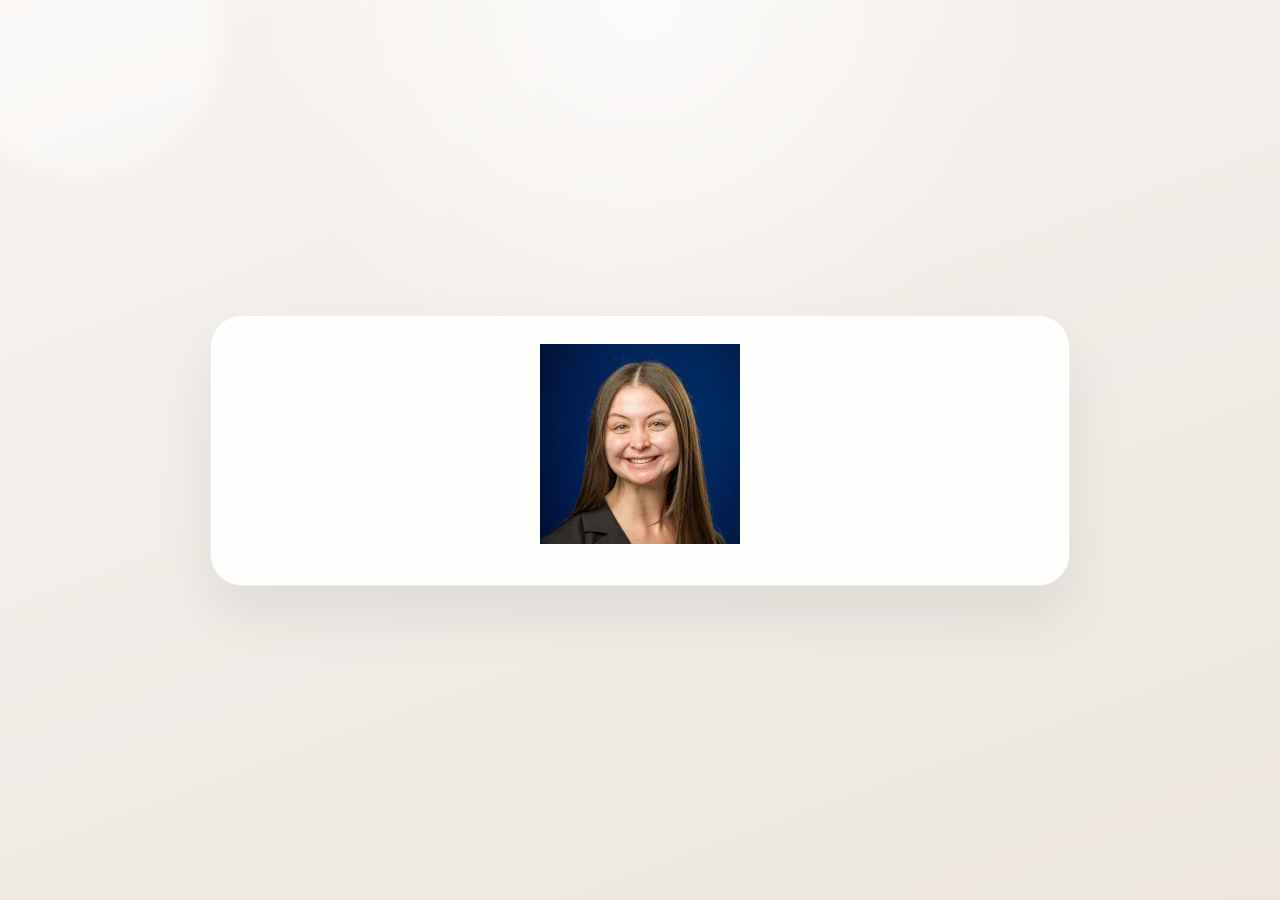
==== index.html @ 20e49d8c "hamnah" ====
<!DOCTYPE html>
<html lang="en">
  <head>
    <meta charset="UTF-8" />
    <meta name="viewport" content="width=device-width, initial-scale=1.0" />
    <title>Countdown | Hannah & Jacob</title>
    <link rel="preconnect" href="https://fonts.googleapis.com" />
    <link rel="preconnect" href="https://fonts.gstatic.com" crossorigin />
    <link
      href="https://fonts.googleapis.com/css2?family=Cormorant+Garamond:wght@400;500;600&family=Manrope:wght@400;500;600;700&display=swap"
      rel="stylesheet"
    />
    <link rel="stylesheet" href="./styles.css" />
  </head>
  <body>
    <main class="page-shell">
      <section class="hero-card">
        <img src="./hamnah.jpg">
       </section>
    </main>

    <script src="./countdown.js"></script>
  </body>
</html>
---- styles.css ----
:root {
  --bg-top: #f7f3ef;
  --bg-bottom: #ece6df;
  --card: rgba(255, 255, 255, 0.92);
  --card-border: rgba(38, 38, 38, 0.08);
  --accent: #1c1c1c;
  --accent-dark: #000000;
  --shadow: 0 28px 60px rgba(0, 0, 0, 0.08);
}

* {
  box-sizing: border-box;
}

body {
  margin: 0;
  min-height: 100vh;
  font-family: "Manrope", sans-serif;
  background:
    radial-gradient(circle at top, rgba(255, 255, 255, 0.75), transparent 36%),
    linear-gradient(160deg, var(--bg-top), var(--bg-bottom));
}

body::before,
body::after {
  content: "";
  position: fixed;
  border-radius: 50%;
  pointer-events: none;
  filter: blur(10px);
}

body::before {
  top: -7rem;
  left: -4rem;
  width: 18rem;
  height: 18rem;
  background: rgba(255, 255, 255, 0.45);
}
/* 
body::after {
  right: -5rem;
  bottom: -6rem;
  width: 20rem;
  height: 20rem;
  background: rgba(194, 132, 95, 0.18);
} */

.page-shell {
  min-height: 100vh;
  display: grid;
  place-items: center;
  padding: 24px;
}

.hero-card {
  width: min(100%, 860px);
  padding: 28px 28px 36px;
  text-align: center;
  background: var(--card);
  border: 1px solid var(--card-border);
  border-radius: 32px;
  box-shadow: var(--shadow);
  backdrop-filter: blur(14px);
  animation: rise 700ms ease-out both;
}

.save-the-date-image {
  display: block;
  width: 100%;
  height: auto;
  border-radius: 20px;
}

.countdown-eyebrow {
  margin: 8px 0 0;
  font-size: 0.78rem;
  font-weight: 600;
  letter-spacing: 0.22em;
  text-transform: uppercase;
  color: rgba(28, 28, 28, 0.52);
}

.countdown-names {
  margin: 10px 0 0;
  font-family: "Cormorant Garamond", serif;
  font-size: clamp(2.4rem, 7vw, 4.2rem);
  font-weight: 500;
  line-height: 1.05;
  color: var(--accent);
}

.countdown-date {
  margin: 12px 0 0;
  font-size: 0.98rem;
  font-weight: 500;
  letter-spacing: 0.04em;
  color: rgba(28, 28, 28, 0.62);
}

.countdown {
  display: grid;
  grid-template-columns: repeat(4, minmax(0, 1fr));
  gap: 12px;
  margin-top: 32px;
}

.countdown-unit {
  padding: 20px 8px 16px;
  background: rgba(255, 255, 255, 0.72);
  border: 1px solid var(--card-border);
  border-radius: 20px;
}

.countdown-value {
  display: block;
  font-family: "Cormorant Garamond", serif;
  font-size: clamp(2rem, 6vw, 3.4rem);
  font-weight: 500;
  line-height: 1;
  color: var(--accent);
}

.countdown-label {
  display: block;
  margin-top: 10px;
  font-size: 0.7rem;
  font-weight: 600;
  letter-spacing: 0.14em;
  text-transform: uppercase;
  color: rgba(28, 28, 28, 0.5);
}

.countdown-arrived {
  margin: 32px 0 0;
  font-family: "Cormorant Garamond", serif;
  font-size: clamp(1.6rem, 4vw, 2.2rem);
  font-weight: 500;
  color: var(--accent);
}

.actions {
  display: flex;
  flex-wrap: wrap;
  justify-content: center;
  gap: 14px;
  position: absolute;
  left: calc(50% - 250px);
  bottom: 378px;
}

.actions-2 {
  display: flex;
  flex-wrap: wrap;
  justify-content: center;
  gap: 14px;
  position: absolute;
  left: calc(50% - 100px);
  bottom: 200px;
}

.button {
  display: inline-flex;
  align-items: center;
  justify-content: center;
  gap: 12px;
  min-width: 240px;
  min-height: 58px;
  padding: 16px 24px;
  border-radius: 999px;
  text-decoration: none;
  font-weight: 700;
  transition:
    transform 180ms ease,
    box-shadow 180ms ease,
    background-color 180ms ease,
    color 180ms ease,
    border-color 180ms ease;
}

.button-icon {
  width: 18px;
  height: 18px;
  flex: 0 0 auto;
}

.button:hover {
  transform: translateY(-2px);
}

.button-primary {
  background: var(--accent);
  color: #ffffff;
  box-shadow: 0 14px 26px rgba(0, 0, 0, 0.14);
}

.button-primary:hover {
  background: var(--accent-dark);
}

.button-secondary {
  color: var(--accent-dark);
  background: rgba(255, 255, 255, 0.84);
  border: 1px solid rgba(0, 0, 0, 0.12);
}

.button-secondary:hover {
  border-color: rgba(0, 0, 0, 0.24);
  box-shadow: 0 14px 26px rgba(0, 0, 0, 0.08);
}

@keyframes rise {
  from {
    opacity: 0;
    transform: translateY(24px);
  }

  to {
    opacity: 1;
    transform: translateY(0);
  }
}

@media (max-width: 640px) {
  .hero-card {
    padding: 18px 18px 28px;
    border-radius: 24px;
  }

  .countdown {
    gap: 8px;
    margin-top: 24px;
  }

  .countdown-unit {
    padding: 14px 4px 12px;
    border-radius: 16px;
  }

  .button {
    width: 100%;
    min-width: 0;
  }
}
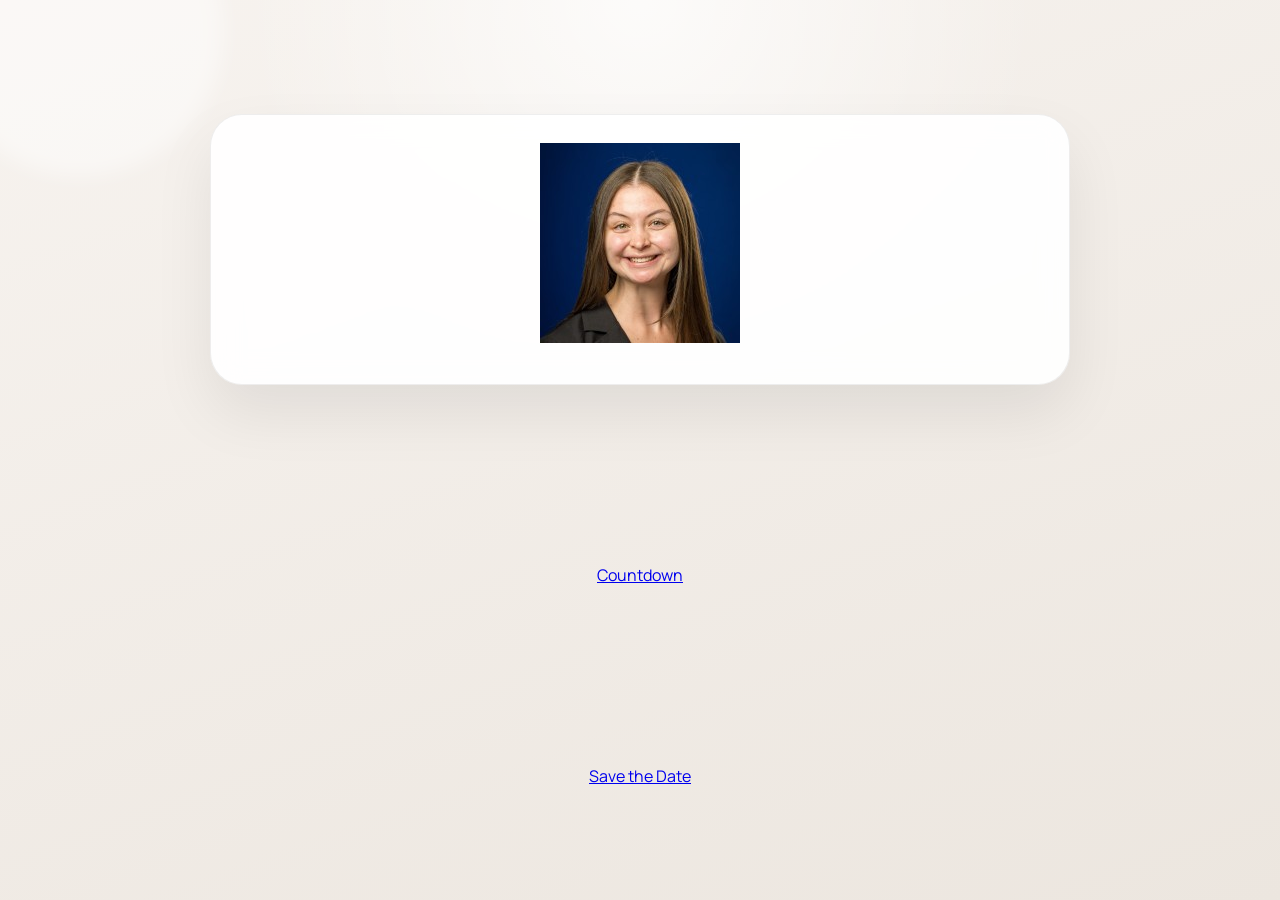
==== commit 01646c0c: "t" ====
--- a/index.html
+++ b/index.html
@@ -17,6 +17,8 @@
       <section class="hero-card">
         <img src="./hamnah.jpg">
        </section>
+       <a href="./countdown/">Countdown</a>
+       <a href="./save-the-date/">Save the Date</a>
     </main>
 
     <script src="./countdown.js"></script>
--- a/styles.css
+++ b/styles.css
@@ -65,11 +65,33 @@
   animation: rise 700ms ease-out both;
 }
 
+.home-link {
+  display: inline-block;
+  margin: 0 0 16px;
+  font-size: 0.78rem;
+  font-weight: 600;
+  letter-spacing: 0.18em;
+  text-transform: uppercase;
+  text-decoration: none;
+  color: rgba(28, 28, 28, 0.52);
+}
+
+.home-link:hover {
+  color: var(--accent);
+}
+
+.invite-art {
+  overflow: hidden;
+  width: 100%;
+  /* Crop the invitation just after the date so buttons can sit in normal flow. */
+  aspect-ratio: 1250 / 1500;
+  border-radius: 20px;
+}
+
 .save-the-date-image {
   display: block;
   width: 100%;
   height: auto;
-  border-radius: 20px;
 }
 
 .countdown-eyebrow {
@@ -144,19 +166,20 @@
   flex-wrap: wrap;
   justify-content: center;
   gap: 14px;
-  position: absolute;
-  left: calc(50% - 250px);
-  bottom: 378px;
-}
-
-.actions-2 {
-  display: flex;
-  flex-wrap: wrap;
-  justify-content: center;
-  gap: 14px;
-  position: absolute;
-  left: calc(50% - 100px);
-  bottom: 200px;
+  margin-top: 28px;
+}
+
+.invite-follow {
+  margin: 28px 0 0;
+  font-family: "Cormorant Garamond", serif;
+  font-size: clamp(1.2rem, 3.2vw, 1.7rem);
+  font-weight: 400;
+  letter-spacing: 0.03em;
+  color: var(--accent);
+}
+
+.actions-find {
+  margin-top: 22px;
 }
 
 .button {
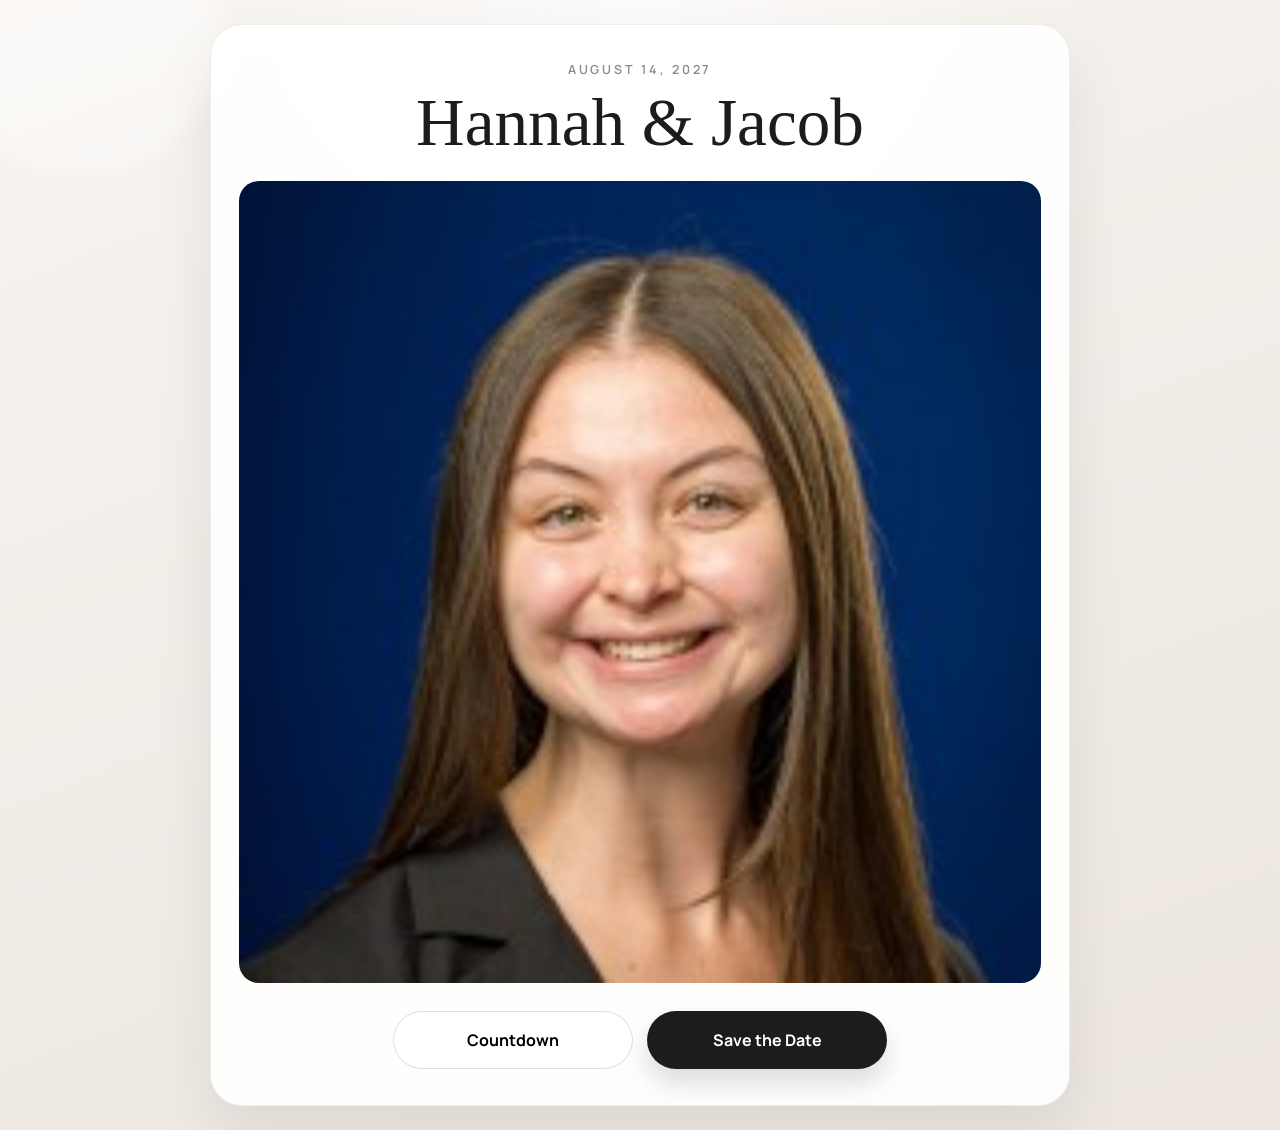
==== commit d216037c: "new stuff" ====
--- a/index.html
+++ b/index.html
@@ -3,7 +3,7 @@
   <head>
     <meta charset="UTF-8" />
     <meta name="viewport" content="width=device-width, initial-scale=1.0" />
-    <title>Countdown | Hannah & Jacob</title>
+    <title>Hannah & Jacob</title>
     <link rel="preconnect" href="https://fonts.googleapis.com" />
     <link rel="preconnect" href="https://fonts.gstatic.com" crossorigin />
     <link
@@ -15,12 +15,18 @@
   <body>
     <main class="page-shell">
       <section class="hero-card">
-        <img src="./hamnah.jpg">
-       </section>
-       <a href="./countdown/">Countdown</a>
-       <a href="./save-the-date/">Save the Date</a>
+        <p class="countdown-eyebrow">August 14, 2027</p>
+        <h1 class="countdown-names">Hannah &amp; Jacob</h1>
+        <img
+          class="home-photo"
+          src="./hamnah.jpg"
+          alt="Hannah Forrestal and Jacob Tener"
+        />
+        <div class="actions">
+          <a class="button button-secondary" href="./countdown/">Countdown</a>
+          <a class="button button-primary" href="./save-the-date/">Save the Date</a>
+        </div>
+      </section>
     </main>
-
-    <script src="./countdown.js"></script>
   </body>
 </html>
--- a/styles.css
+++ b/styles.css
@@ -65,19 +65,39 @@
   animation: rise 700ms ease-out both;
 }
 
+.site-nav {
+  display: flex;
+  flex-wrap: wrap;
+  justify-content: center;
+  gap: 8px 20px;
+  margin: 0 0 18px;
+}
+
+.nav-link,
 .home-link {
-  display: inline-block;
-  margin: 0 0 16px;
+  display: inline-flex;
+  align-items: center;
+  gap: 8px;
+  margin: 0;
   font-size: 0.78rem;
   font-weight: 600;
-  letter-spacing: 0.18em;
+  letter-spacing: 0.16em;
   text-transform: uppercase;
   text-decoration: none;
   color: rgba(28, 28, 28, 0.52);
 }
 
+.nav-link:hover,
 .home-link:hover {
   color: var(--accent);
+}
+
+.home-photo {
+  display: block;
+  width: 100%;
+  height: auto;
+  margin-top: 22px;
+  border-radius: 20px;
 }
 
 .invite-art {
@@ -178,8 +198,266 @@
   color: var(--accent);
 }
 
-.actions-find {
-  margin-top: 22px;
+.address-cta {
+  margin-top: 24px;
+  padding: 24px 20px 22px;
+  border: 1px solid rgba(0, 0, 0, 0.12);
+  border-radius: 24px;
+  background: rgba(255, 255, 255, 0.72);
+  box-shadow: 0 16px 32px rgba(0, 0, 0, 0.06);
+}
+
+.address-cta-kicker {
+  margin: 0;
+  font-size: 0.74rem;
+  font-weight: 700;
+  letter-spacing: 0.18em;
+  text-transform: uppercase;
+  color: rgba(28, 28, 28, 0.52);
+}
+
+.address-cta-title {
+  margin: 8px 0 0;
+  font-family: "Cormorant Garamond", serif;
+  font-size: clamp(1.7rem, 4vw, 2.2rem);
+  font-weight: 500;
+  line-height: 1.15;
+  color: var(--accent);
+}
+
+.address-cta-copy {
+  margin: 10px auto 0;
+  max-width: 34em;
+  font-size: 0.98rem;
+  line-height: 1.55;
+  color: rgba(28, 28, 28, 0.62);
+}
+
+.address-cta-button {
+  width: 100%;
+  max-width: 420px;
+  margin-top: 18px;
+  animation: cta-pulse 2.4s ease-in-out infinite;
+}
+
+@keyframes cta-pulse {
+  0%,
+  100% {
+    box-shadow: 0 14px 26px rgba(0, 0, 0, 0.14);
+  }
+
+  50% {
+    box-shadow: 0 18px 34px rgba(0, 0, 0, 0.22);
+    transform: translateY(-1px);
+  }
+}
+
+@media (prefers-reduced-motion: reduce) {
+  .address-cta-button {
+    animation: none;
+  }
+}
+
+.page-shell-form {
+  place-items: start center;
+  padding-top: 36px;
+  padding-bottom: 48px;
+}
+
+.hero-card-form {
+  width: min(100%, 580px);
+}
+
+.form-title {
+  margin: 10px 0 0;
+  font-family: "Cormorant Garamond", serif;
+  font-size: clamp(2.1rem, 6vw, 3.2rem);
+  font-weight: 500;
+  line-height: 1.1;
+  color: var(--accent);
+}
+
+.form-intro {
+  margin: 12px 0 0;
+  font-size: 0.98rem;
+  line-height: 1.55;
+  color: rgba(28, 28, 28, 0.62);
+}
+
+.address-form {
+  display: grid;
+  gap: 16px;
+  margin-top: 28px;
+}
+
+.lookup-row {
+  display: grid;
+  grid-template-columns: minmax(0, 1fr) auto;
+  gap: 10px;
+  align-items: end;
+}
+
+.lookup-button {
+  width: auto;
+  min-width: 120px;
+  min-height: 52px;
+}
+
+.lookup-status,
+.party-summary,
+.choice-heading {
+  margin: 0;
+  text-align: left;
+  font-size: 0.95rem;
+  line-height: 1.5;
+  color: rgba(28, 28, 28, 0.62);
+}
+
+.party-heading {
+  margin: 8px 0 0;
+  font-family: "Cormorant Garamond", serif;
+  font-size: clamp(1.4rem, 4vw, 1.85rem);
+  font-weight: 500;
+  color: var(--accent);
+  text-align: left;
+}
+
+.choice-list,
+.party-details {
+  display: grid;
+  gap: 10px;
+}
+
+.choice-list[hidden],
+.party-details[hidden],
+#address-section[hidden] {
+  display: none;
+}
+
+.choice-card {
+  display: flex;
+  align-items: center;
+  gap: 12px;
+  padding: 14px 16px;
+  border: 1px solid rgba(0, 0, 0, 0.12);
+  border-radius: 16px;
+  background: rgba(255, 255, 255, 0.88);
+  text-align: left;
+  cursor: pointer;
+}
+
+.choice-card input {
+  width: 18px;
+  height: 18px;
+  flex: 0 0 auto;
+  accent-color: var(--accent);
+}
+
+.invite-list {
+  margin: 0;
+  padding: 16px 18px 16px 2.1rem;
+  border: 1px solid rgba(0, 0, 0, 0.12);
+  border-radius: 16px;
+  background: rgba(255, 255, 255, 0.88);
+  text-align: left;
+}
+
+.invite-list li {
+  margin: 0.35em 0;
+  font-size: 1.02rem;
+  font-weight: 600;
+  color: var(--accent);
+}
+
+.search-again {
+  justify-self: start;
+  padding: 0;
+  border: none;
+  background: none;
+  font: inherit;
+  font-size: 0.88rem;
+  font-weight: 600;
+  color: rgba(28, 28, 28, 0.55);
+  cursor: pointer;
+  text-decoration: underline;
+  text-underline-offset: 3px;
+}
+
+.search-again:hover {
+  color: var(--accent);
+}
+
+.field {
+  display: grid;
+  gap: 8px;
+  text-align: left;
+}
+
+.field-row {
+  display: grid;
+  grid-template-columns: minmax(0, 1.4fr) minmax(0, 1fr) minmax(0, 0.9fr);
+  gap: 12px;
+}
+
+.field-label {
+  font-size: 0.72rem;
+  font-weight: 600;
+  letter-spacing: 0.1em;
+  text-transform: uppercase;
+  color: rgba(28, 28, 28, 0.52);
+}
+
+.field-input,
+.field-textarea {
+  width: 100%;
+  min-height: 52px;
+  padding: 14px 16px;
+  border: 1px solid rgba(0, 0, 0, 0.12);
+  border-radius: 16px;
+  background: rgba(255, 255, 255, 0.88);
+  color: var(--accent);
+  font-family: inherit;
+  font-size: 1rem;
+}
+
+.field-textarea {
+  min-height: 96px;
+  resize: vertical;
+}
+
+.field-input:focus,
+.field-textarea:focus {
+  outline: 2px solid var(--accent);
+  outline-offset: 1px;
+}
+
+.honeypot {
+  position: absolute;
+  width: 1px;
+  height: 1px;
+  overflow: hidden;
+  clip: rect(0, 0, 0, 0);
+}
+
+.form-error {
+  margin: 0;
+  font-size: 0.92rem;
+  font-weight: 600;
+  color: #8a2b2b;
+}
+
+.form-success .actions {
+  justify-content: center;
+}
+
+.address-form .button {
+  width: 100%;
+  margin-top: 4px;
+}
+
+.address-form .lookup-button {
+  width: auto;
+  margin-top: 0;
 }
 
 .button {
@@ -190,9 +468,13 @@
   min-width: 240px;
   min-height: 58px;
   padding: 16px 24px;
+  border: none;
   border-radius: 999px;
   text-decoration: none;
+  font-family: inherit;
+  font-size: 1rem;
   font-weight: 700;
+  cursor: pointer;
   transition:
     transform 180ms ease,
     box-shadow 180ms ease,
@@ -201,6 +483,13 @@
     border-color 180ms ease;
 }
 
+.button:disabled,
+.button:disabled:hover {
+  opacity: 0.65;
+  cursor: wait;
+  transform: none;
+}
+
 .button-icon {
   width: 18px;
   height: 18px;
@@ -264,4 +553,13 @@
     width: 100%;
     min-width: 0;
   }
-}
+
+  .field-row,
+  .lookup-row {
+    grid-template-columns: 1fr;
+  }
+
+  .address-form .lookup-button {
+    width: 100%;
+  }
+}
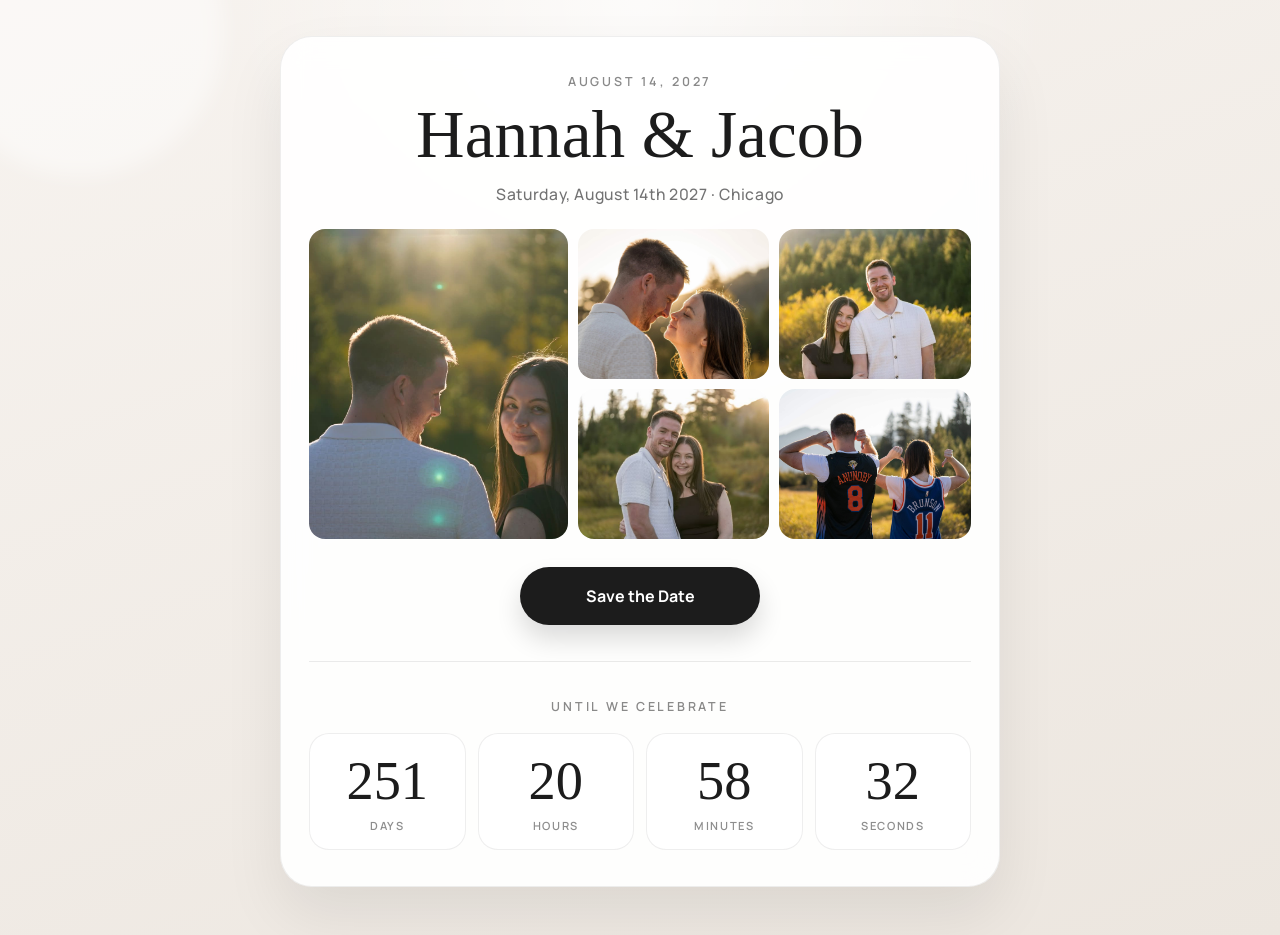
==== commit b219431f: "changes" ====
--- a/index.html
+++ b/index.html
@@ -13,20 +13,56 @@
     <link rel="stylesheet" href="./styles.css" />
   </head>
   <body>
-    <main class="page-shell">
-      <section class="hero-card">
+    <main class="page-shell page-shell-home">
+      <section class="hero-card home-card">
         <p class="countdown-eyebrow">August 14, 2027</p>
         <h1 class="countdown-names">Hannah &amp; Jacob</h1>
-        <img
-          class="home-photo"
-          src="./hamnah.jpg"
-          alt="Hannah Forrestal and Jacob Tener"
-        />
+        <p class="countdown-date">Saturday, August 14th 2027 &middot; Chicago</p>
+
+        <div class="photo-collage" aria-label="Photo collage of Hannah and Jacob">
+          <img class="collage-hero" src="./photos/1.jpg" alt="Hannah and Jacob" />
+          <img src="./photos/2.jpg" alt="" />
+          <img src="./photos/3.jpg" alt="" />
+          <img src="./photos/4.jpg" alt="" />
+          <img src="./photos/5.jpg" alt="" />
+        </div>
+
         <div class="actions">
-          <a class="button button-secondary" href="./countdown/">Countdown</a>
           <a class="button button-primary" href="./save-the-date/">Save the Date</a>
         </div>
+
+        <section class="home-countdown" id="countdown-section" aria-label="Countdown">
+          <p class="countdown-eyebrow">Until we celebrate</p>
+          <div
+            id="countdown"
+            class="countdown"
+            role="timer"
+            aria-label="Time remaining until August 14, 2027"
+          >
+            <div class="countdown-unit">
+              <span class="countdown-value" data-unit="days">0</span>
+              <span class="countdown-label">Days</span>
+            </div>
+            <div class="countdown-unit">
+              <span class="countdown-value" data-unit="hours">00</span>
+              <span class="countdown-label">Hours</span>
+            </div>
+            <div class="countdown-unit">
+              <span class="countdown-value" data-unit="minutes">00</span>
+              <span class="countdown-label">Minutes</span>
+            </div>
+            <div class="countdown-unit">
+              <span class="countdown-value" data-unit="seconds">00</span>
+              <span class="countdown-label">Seconds</span>
+            </div>
+          </div>
+          <p id="countdown-arrived" class="countdown-arrived" hidden>
+            The day is here.
+          </p>
+        </section>
       </section>
     </main>
+
+    <script src="./countdown/countdown.js"></script>
   </body>
 </html>
--- a/styles.css
+++ b/styles.css
@@ -92,19 +92,68 @@
   color: var(--accent);
 }
 
-.home-photo {
+.page-shell-home {
+  place-items: start center;
+  padding-top: 36px;
+  padding-bottom: 48px;
+}
+
+.home-card {
+  width: min(100%, 720px);
+}
+
+.photo-collage {
+  display: grid;
+  grid-template-columns: 1.35fr 1fr 1fr;
+  grid-template-rows: 150px 150px;
+  gap: 10px;
+  margin-top: 24px;
+}
+
+.photo-collage img {
   display: block;
   width: 100%;
-  height: auto;
-  margin-top: 22px;
-  border-radius: 20px;
+  height: 100%;
+  object-fit: cover;
+  border-radius: 16px;
+}
+
+.collage-hero {
+  grid-row: 1 / span 2;
+  object-position: center 18%;
+}
+
+.photo-collage img:nth-child(2) {
+  object-position: 20% 30%;
+}
+
+.photo-collage img:nth-child(3) {
+  object-position: 80% 40%;
+}
+
+.photo-collage img:nth-child(4) {
+  object-position: 40% 70%;
+}
+
+.photo-collage img:nth-child(5) {
+  object-position: 70% 80%;
+}
+
+.home-countdown {
+  margin-top: 36px;
+  padding-top: 28px;
+  border-top: 1px solid rgba(0, 0, 0, 0.08);
+}
+
+.home-countdown .countdown {
+  margin-top: 18px;
 }
 
 .invite-art {
   overflow: hidden;
   width: 100%;
-  /* Crop the invitation just after the date so buttons can sit in normal flow. */
-  aspect-ratio: 1250 / 1500;
+  /* Crop just below the date so calendar buttons sit in that space. */
+  aspect-ratio: 1500 / 1290;
   border-radius: 20px;
 }
 
@@ -112,6 +161,10 @@
   display: block;
   width: 100%;
   height: auto;
+}
+
+.actions-calendar {
+  margin-top: 18px;
 }
 
 .countdown-eyebrow {
@@ -512,8 +565,8 @@
 
 .button-secondary {
   color: var(--accent-dark);
-  background: rgba(255, 255, 255, 0.84);
-  border: 1px solid rgba(0, 0, 0, 0.12);
+  background: #ffffff;
+  border: 2px solid rgba(0, 0, 0, 0.78);
 }
 
 .button-secondary:hover {
@@ -539,6 +592,16 @@
     border-radius: 24px;
   }
 
+  .photo-collage {
+    grid-template-columns: 1.2fr 1fr;
+    grid-template-rows: 140px 120px 120px;
+  }
+
+  .collage-hero {
+    grid-row: 1;
+    grid-column: 1 / span 2;
+  }
+
   .countdown {
     gap: 8px;
     margin-top: 24px;
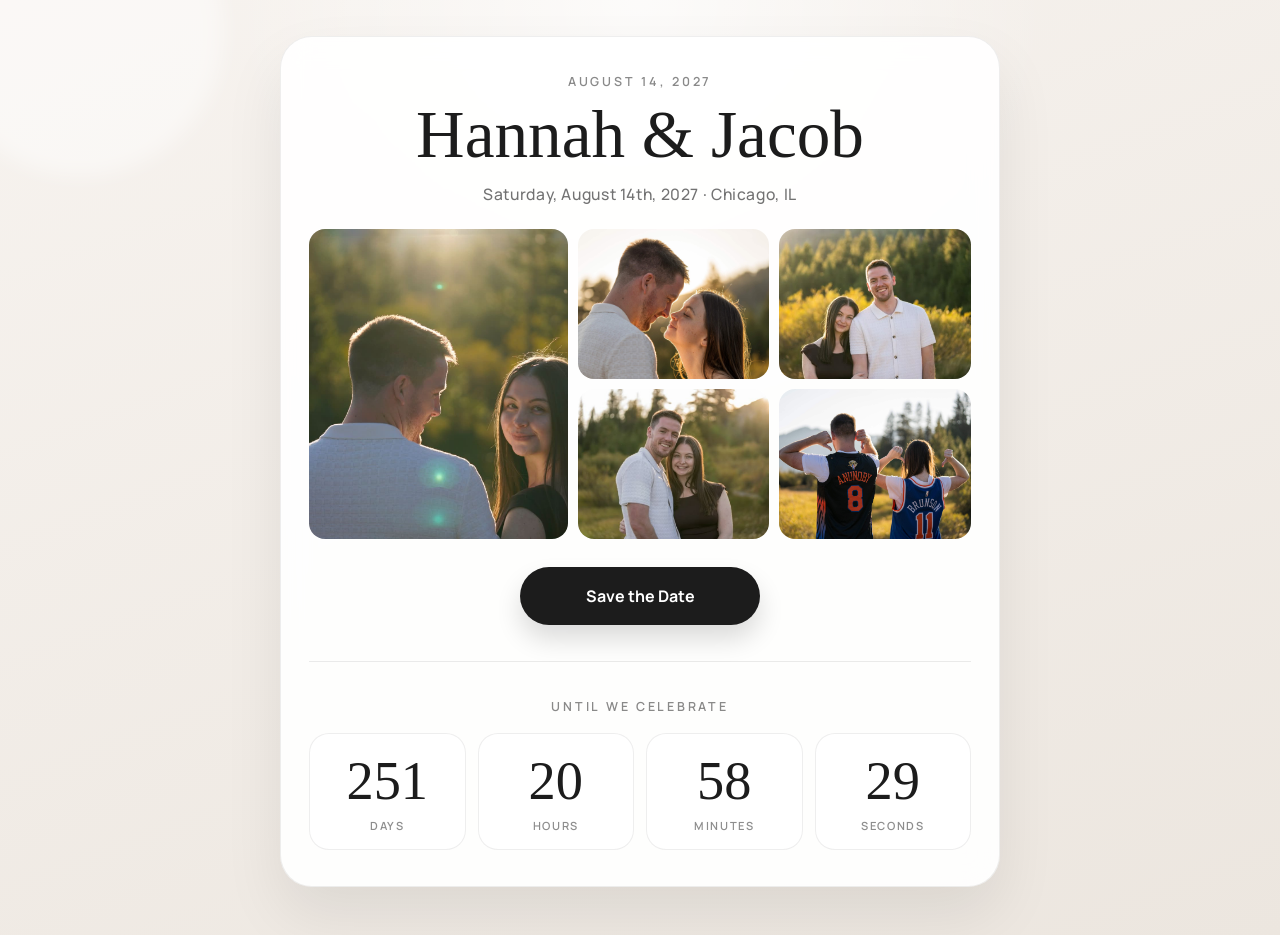
==== commit 2dab0b69: "new" ====
--- a/index.html
+++ b/index.html
@@ -17,7 +17,7 @@
       <section class="hero-card home-card">
         <p class="countdown-eyebrow">August 14, 2027</p>
         <h1 class="countdown-names">Hannah &amp; Jacob</h1>
-        <p class="countdown-date">Saturday, August 14th 2027 &middot; Chicago</p>
+        <p class="countdown-date">Saturday, August 14th, 2027 &middot; Chicago, IL</p>
 
         <div class="photo-collage" aria-label="Photo collage of Hannah and Jacob">
           <img class="collage-hero" src="./photos/1.jpg" alt="Hannah and Jacob" />
--- a/styles.css
+++ b/styles.css
@@ -69,27 +69,52 @@
   display: flex;
   flex-wrap: wrap;
   justify-content: center;
-  gap: 8px 20px;
-  margin: 0 0 18px;
+  gap: 10px;
+  margin: 0 0 22px;
+  padding-bottom: 16px;
+  border-bottom: 1px solid rgba(0, 0, 0, 0.08);
 }
 
 .nav-link,
 .home-link {
   display: inline-flex;
   align-items: center;
+  justify-content: center;
   gap: 8px;
   margin: 0;
-  font-size: 0.78rem;
-  font-weight: 600;
-  letter-spacing: 0.16em;
+  padding: 9px 16px;
+  border: 1px solid rgba(0, 0, 0, 0.1);
+  border-radius: 999px;
+  background: rgba(255, 255, 255, 0.88);
+  font-size: 0.72rem;
+  font-weight: 600;
+  letter-spacing: 0.14em;
   text-transform: uppercase;
   text-decoration: none;
-  color: rgba(28, 28, 28, 0.52);
+  color: rgba(28, 28, 28, 0.62);
+  transition:
+    color 180ms ease,
+    background-color 180ms ease,
+    border-color 180ms ease,
+    box-shadow 180ms ease;
 }
 
 .nav-link:hover,
 .home-link:hover {
   color: var(--accent);
+  background: #ffffff;
+  border-color: rgba(0, 0, 0, 0.22);
+  box-shadow: 0 8px 18px rgba(0, 0, 0, 0.06);
+}
+
+.nav-link-back::before {
+  content: "";
+  width: 7px;
+  height: 7px;
+  margin-right: 2px;
+  border-left: 1.5px solid currentColor;
+  border-bottom: 1.5px solid currentColor;
+  transform: rotate(45deg);
 }
 
 .page-shell-home {
@@ -150,11 +175,47 @@
 }
 
 .invite-art {
+  position: relative;
   overflow: hidden;
   width: 100%;
   /* Crop just below the date so calendar buttons sit in that space. */
   aspect-ratio: 1500 / 1290;
   border-radius: 20px;
+}
+
+.invite-home-link {
+  position: absolute;
+  top: 12px;
+  left: 12px;
+  z-index: 1;
+  display: inline-flex;
+  align-items: center;
+  gap: 8px;
+  padding: 7px 12px 7px 10px;
+  border: 1px solid rgba(0, 0, 0, 0.08);
+  border-radius: 999px;
+  background: rgba(255, 255, 255, 0.92);
+  box-shadow: 0 6px 16px rgba(0, 0, 0, 0.08);
+  font-size: 0.68rem;
+  font-weight: 600;
+  letter-spacing: 0.14em;
+  text-transform: uppercase;
+  text-decoration: none;
+  color: rgba(28, 28, 28, 0.62);
+}
+
+.invite-home-link::before {
+  content: "";
+  width: 6px;
+  height: 6px;
+  border-left: 1.5px solid currentColor;
+  border-bottom: 1.5px solid currentColor;
+  transform: rotate(45deg);
+}
+
+.invite-home-link:hover {
+  color: var(--accent);
+  background: #ffffff;
 }
 
 .save-the-date-image {
@@ -406,19 +467,72 @@
   accent-color: var(--accent);
 }
 
-.invite-list {
+.guest-card-list {
+  display: grid;
+  gap: 10px;
+}
+
+.guest-card {
+  display: grid;
+  grid-template-columns: auto minmax(0, 1fr);
+  align-items: center;
+  gap: 14px;
+  padding: 14px 16px;
+  border: 1px solid rgba(0, 0, 0, 0.1);
+  border-radius: 18px;
+  background:
+    linear-gradient(180deg, rgba(255, 255, 255, 0.98), rgba(247, 243, 239, 0.88));
+  box-shadow: 0 10px 22px rgba(0, 0, 0, 0.04);
+  text-align: left;
+}
+
+.guest-card-plus {
+  border-style: dashed;
+  background:
+    linear-gradient(180deg, rgba(255, 255, 255, 0.86), rgba(247, 243, 239, 0.72));
+}
+
+.guest-card-mark {
+  display: grid;
+  place-items: center;
+  width: 46px;
+  height: 46px;
+  border-radius: 50%;
+  background: rgba(28, 28, 28, 0.08);
+  color: var(--accent);
+  font-family: "Cormorant Garamond", serif;
+  font-size: 1.05rem;
+  font-weight: 600;
+  letter-spacing: 0.04em;
+}
+
+.guest-card-plus .guest-card-mark {
+  background: rgba(28, 28, 28, 0.05);
+}
+
+.guest-card-copy {
+  display: grid;
+  gap: 2px;
+  min-width: 0;
+}
+
+.guest-card-role {
   margin: 0;
-  padding: 16px 18px 16px 2.1rem;
-  border: 1px solid rgba(0, 0, 0, 0.12);
-  border-radius: 16px;
-  background: rgba(255, 255, 255, 0.88);
-  text-align: left;
-}
-
-.invite-list li {
-  margin: 0.35em 0;
-  font-size: 1.02rem;
-  font-weight: 600;
+  font-size: 0.68rem;
+  font-weight: 600;
+  letter-spacing: 0.14em;
+  text-transform: uppercase;
+  color: rgba(28, 28, 28, 0.48);
+}
+
+.guest-card-name {
+  margin: 0;
+  overflow: hidden;
+  text-overflow: ellipsis;
+  font-family: "Cormorant Garamond", serif;
+  font-size: clamp(1.2rem, 4vw, 1.55rem);
+  font-weight: 500;
+  line-height: 1.2;
   color: var(--accent);
 }
 
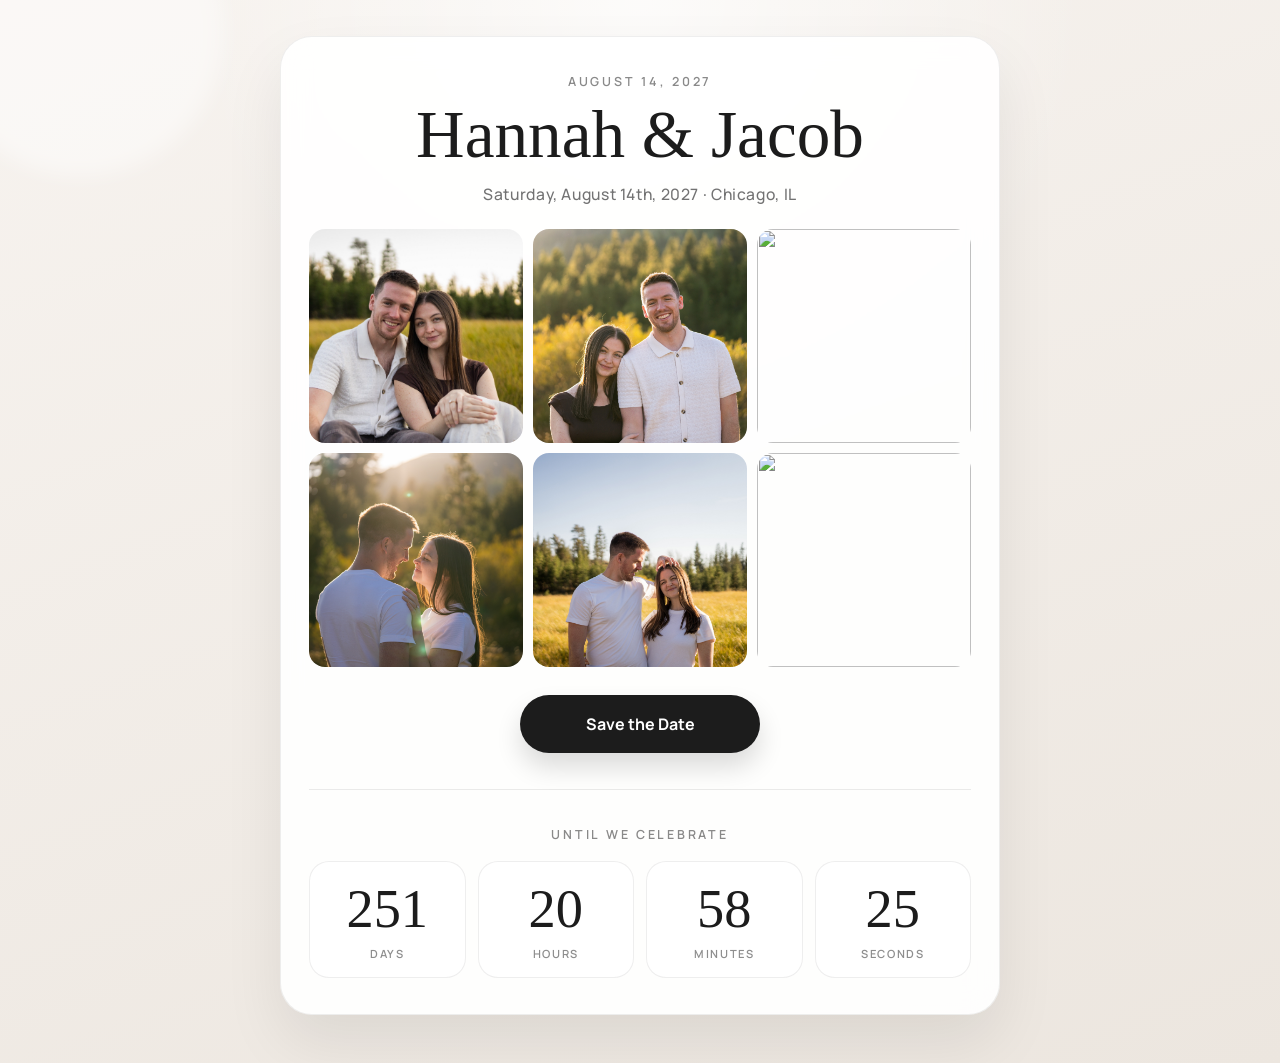
==== commit 0744c29d: "Update wedding messaging" ====
--- a/index.html
+++ b/index.html
@@ -20,11 +20,12 @@
         <p class="countdown-date">Saturday, August 14th, 2027 &middot; Chicago, IL</p>
 
         <div class="photo-collage" aria-label="Photo collage of Hannah and Jacob">
-          <img class="collage-hero" src="./photos/1.jpg" alt="Hannah and Jacob" />
+          <img src="./photos/1.jpg" alt="Hannah and Jacob" />
           <img src="./photos/2.jpg" alt="" />
           <img src="./photos/3.jpg" alt="" />
           <img src="./photos/4.jpg" alt="" />
           <img src="./photos/5.jpg" alt="" />
+          <img src="./photos/6.jpg" alt="" />
         </div>
 
         <div class="actions">
--- a/styles.css
+++ b/styles.css
@@ -129,8 +129,8 @@
 
 .photo-collage {
   display: grid;
-  grid-template-columns: 1.35fr 1fr 1fr;
-  grid-template-rows: 150px 150px;
+  grid-template-columns: repeat(3, 1fr);
+  grid-template-rows: repeat(2, 1fr);
   gap: 10px;
   margin-top: 24px;
 }
@@ -138,30 +138,10 @@
 .photo-collage img {
   display: block;
   width: 100%;
+  aspect-ratio: 1;
   height: 100%;
   object-fit: cover;
   border-radius: 16px;
-}
-
-.collage-hero {
-  grid-row: 1 / span 2;
-  object-position: center 18%;
-}
-
-.photo-collage img:nth-child(2) {
-  object-position: 20% 30%;
-}
-
-.photo-collage img:nth-child(3) {
-  object-position: 80% 40%;
-}
-
-.photo-collage img:nth-child(4) {
-  object-position: 40% 70%;
-}
-
-.photo-collage img:nth-child(5) {
-  object-position: 70% 80%;
 }
 
 .home-countdown {
@@ -533,24 +513,6 @@
   font-size: clamp(1.2rem, 4vw, 1.55rem);
   font-weight: 500;
   line-height: 1.2;
-  color: var(--accent);
-}
-
-.search-again {
-  justify-self: start;
-  padding: 0;
-  border: none;
-  background: none;
-  font: inherit;
-  font-size: 0.88rem;
-  font-weight: 600;
-  color: rgba(28, 28, 28, 0.55);
-  cursor: pointer;
-  text-decoration: underline;
-  text-underline-offset: 3px;
-}
-
-.search-again:hover {
   color: var(--accent);
 }
 
@@ -707,13 +669,8 @@
   }
 
   .photo-collage {
-    grid-template-columns: 1.2fr 1fr;
-    grid-template-rows: 140px 120px 120px;
-  }
-
-  .collage-hero {
-    grid-row: 1;
-    grid-column: 1 / span 2;
+    grid-template-columns: repeat(2, 1fr);
+    grid-template-rows: repeat(3, 1fr);
   }
 
   .countdown {
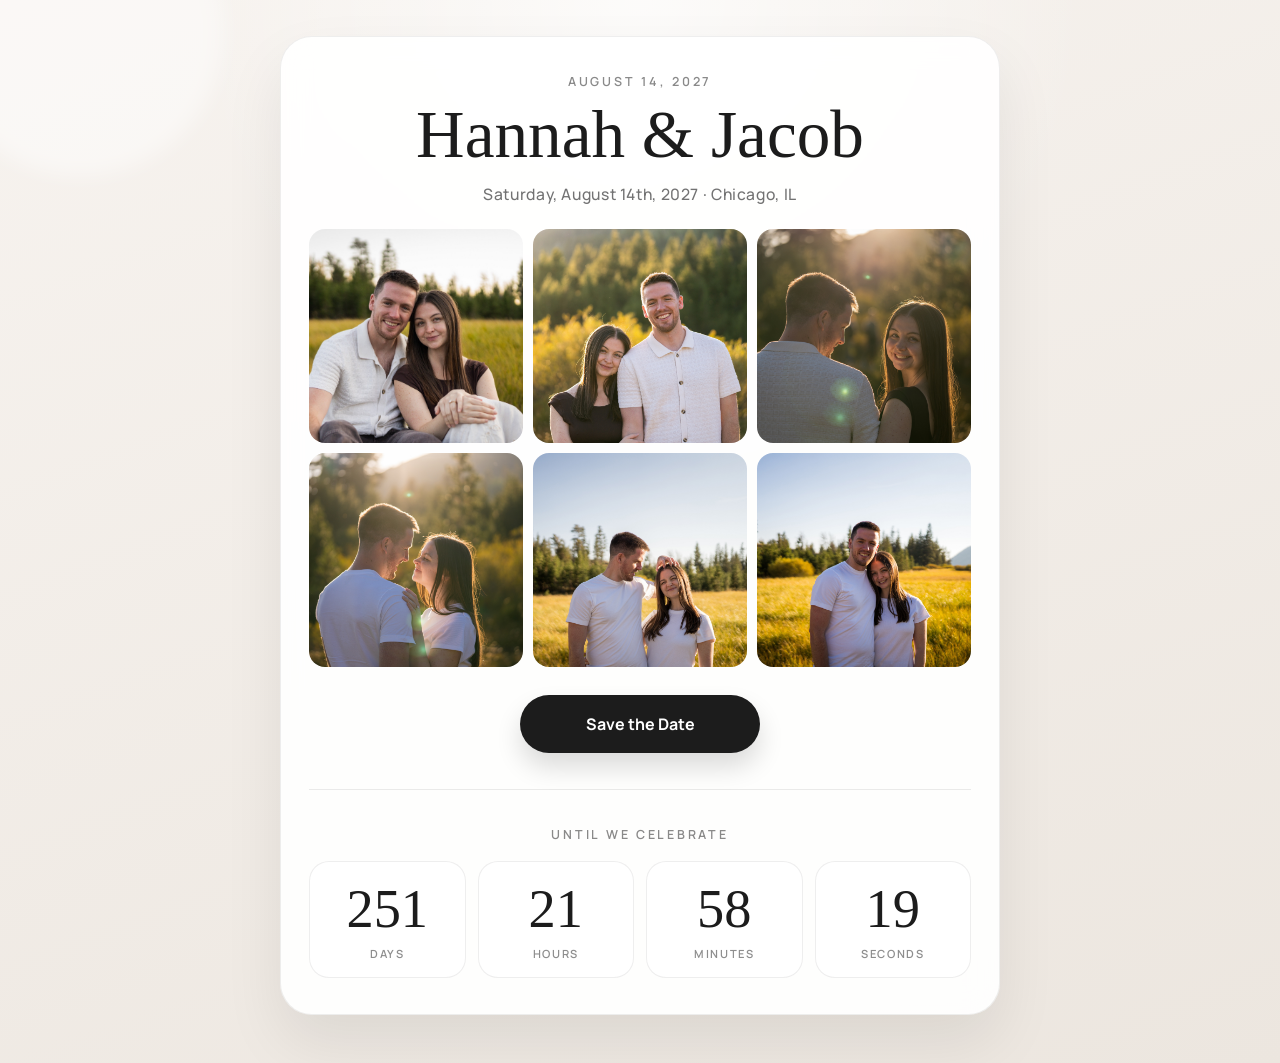
==== commit 08f75cc5: "photos" ====
--- a/index.html
+++ b/index.html
@@ -38,7 +38,7 @@
             id="countdown"
             class="countdown"
             role="timer"
-            aria-label="Time remaining until August 14, 2027"
+            aria-label="Time remaining until 5:00 PM on August 14, 2027"
           >
             <div class="countdown-unit">
               <span class="countdown-value" data-unit="days">0</span>
--- a/styles.css
+++ b/styles.css
@@ -688,6 +688,37 @@
     min-width: 0;
   }
 
+  .actions-calendar {
+    flex-wrap: nowrap;
+    gap: 8px;
+    margin-top: 10px;
+  }
+
+  .actions-calendar .button {
+    width: auto;
+    flex: 1 1 0;
+    min-height: 42px;
+    padding: 8px 8px;
+    gap: 6px;
+    font-size: 0.72rem;
+    line-height: 1.2;
+    text-align: center;
+  }
+
+  .actions-calendar .button-icon {
+    width: 14px;
+    height: 14px;
+  }
+
+  .actions-calendar .button span {
+    min-width: 0;
+  }
+
+  .address-cta {
+    margin-top: 12px;
+    padding: 18px 16px 16px;
+  }
+
   .field-row,
   .lookup-row {
     grid-template-columns: 1fr;
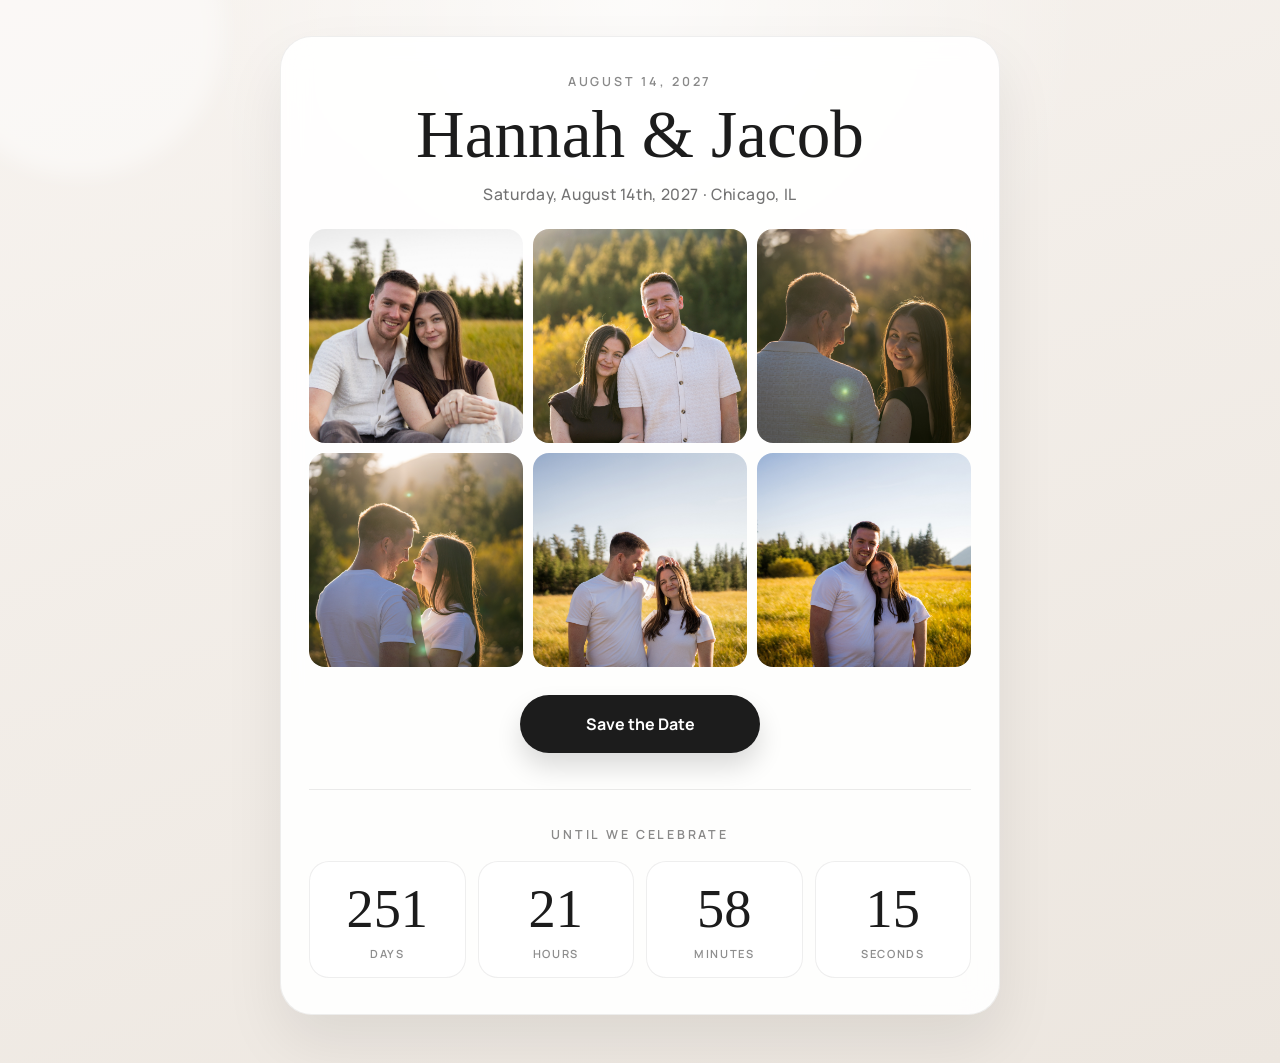
==== commit 4071d008: "favicon" ====
--- a/index.html
+++ b/index.html
@@ -4,6 +4,10 @@
     <meta charset="UTF-8" />
     <meta name="viewport" content="width=device-width, initial-scale=1.0" />
     <title>Hannah & Jacob</title>
+    <link rel="apple-touch-icon" sizes="180x180" href="/apple-touch-icon.png" />
+    <link rel="icon" type="image/png" sizes="32x32" href="/favicon-32x32.png" />
+    <link rel="icon" type="image/png" sizes="16x16" href="/favicon-16x16.png" />
+    <link rel="manifest" href="/site.webmanifest" />
     <link rel="preconnect" href="https://fonts.googleapis.com" />
     <link rel="preconnect" href="https://fonts.gstatic.com" crossorigin />
     <link
